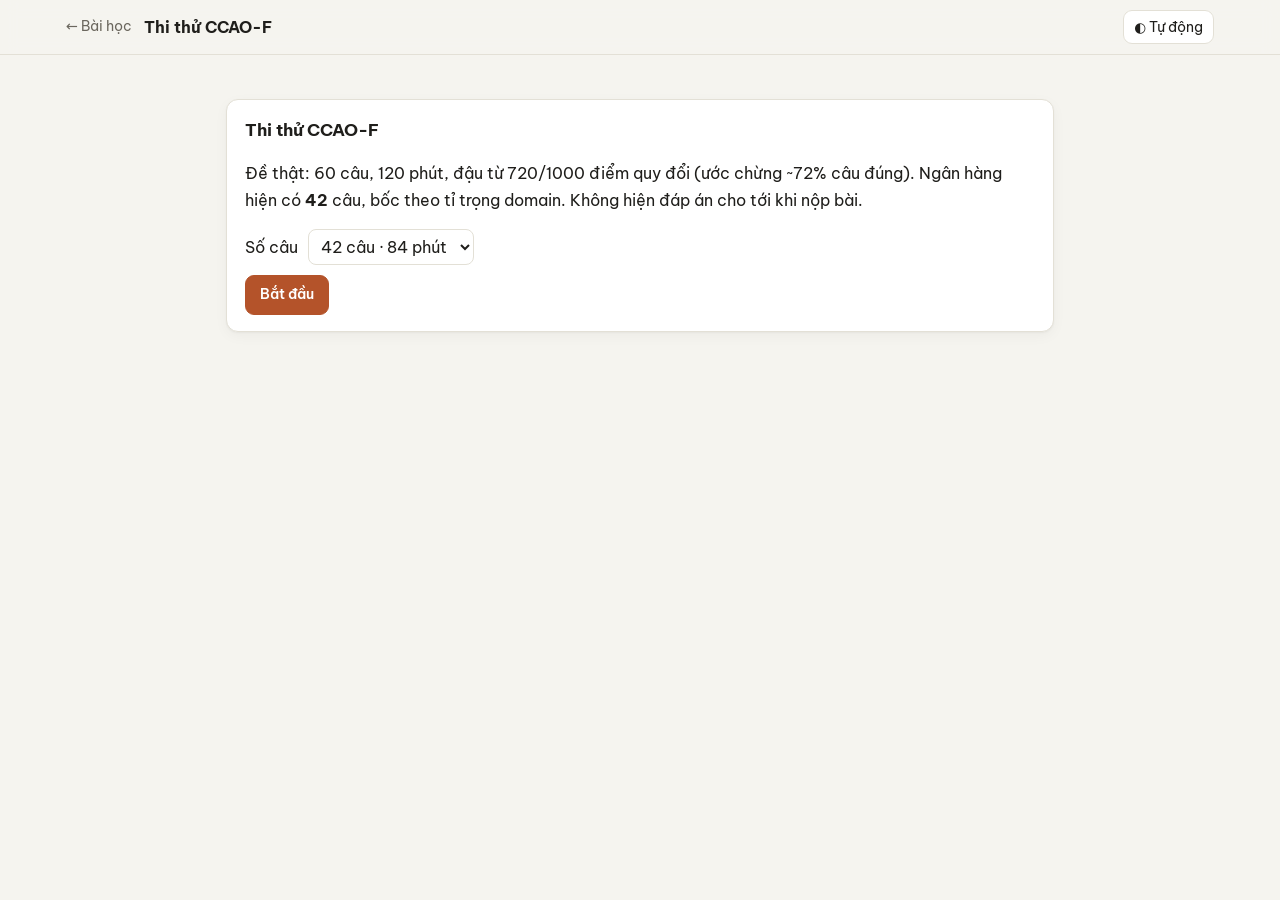
==== ccao-f/exam.html @ 5c90e060 "Trang ôn chứng chỉ Claude: CCAR-F và CCAO-F Bài học theo domain, cheatsheet, quiz cuối domain và đề " ====
<!DOCTYPE html>
<html lang="vi">
<head>
<meta charset="utf-8">
<meta name="viewport" content="width=device-width, initial-scale=1">
<title>Thi thử CCAO-F</title>
<link rel="preconnect" href="https://fonts.googleapis.com">
<link rel="preconnect" href="https://fonts.gstatic.com" crossorigin>
<link href="https://fonts.googleapis.com/css2?family=Be+Vietnam+Pro:wght@400;500;600;700&display=swap" rel="stylesheet">
<link rel="stylesheet" href="../assets/site.css">
</head>
<body>
<header class="topbar"><div class="in">
  <a class="home" href="notes.html">← Bài học</a>
  <span class="t" id="bar-title">Thi thử CCAO-F</span>
  <span class="timer" id="timer" hidden></span>
  <button class="iconbtn" type="button" data-theme-toggle>◐ Tự động</button>
</div></header>
<main class="exam" id="exam"></main>
<script src="../assets/common.js"></script>
<script src="data.js"></script>
<script src="../assets/exam.js"></script>
</body>
</html>
---- assets/site.css ----
:root{
  --bg:#F5F4EF; --surface:#FFFFFF; --surface-2:#FAF9F5; --ink:#1F1E1B; --muted:#6B675E; --line:#E3E0D6;
  --accent:#B4532A; --accent-ink:#FFFFFF; --accent-soft:#F6E6DC;
  --ok:#2E7D4F; --ok-soft:#E1F1E7; --bad:#B3261E; --bad-soft:#F9E3E1; --warn:#8A5A00; --warn-soft:#FBF0D9;
  --info:#2F5DA8; --info-soft:#E3EBF8;
  --radius:12px; --shadow:0 1px 2px rgba(0,0,0,.04),0 4px 14px rgba(0,0,0,.04);
  --mono:ui-monospace,SFMono-Regular,Menlo,Consolas,monospace;
  color-scheme:light;
}
@media (prefers-color-scheme:dark){
  :root:not([data-theme="light"]){
    --bg:#161513; --surface:#1F1E1B; --surface-2:#252420; --ink:#ECEAE3; --muted:#A29D91; --line:#35332E;
    --accent:#E58A5E; --accent-ink:#1A1410; --accent-soft:#3A271D;
    --ok:#5CC488; --ok-soft:#183325; --bad:#F08A80; --bad-soft:#3A1E1B; --warn:#E8B85A; --warn-soft:#3A2E14;
    --info:#8DB0EE; --info-soft:#1D2A42;
    --shadow:none; color-scheme:dark;
  }
}
:root[data-theme="dark"]{
  --bg:#161513; --surface:#1F1E1B; --surface-2:#252420; --ink:#ECEAE3; --muted:#A29D91; --line:#35332E;
  --accent:#E58A5E; --accent-ink:#1A1410; --accent-soft:#3A271D;
  --ok:#5CC488; --ok-soft:#183325; --bad:#F08A80; --bad-soft:#3A1E1B; --warn:#E8B85A; --warn-soft:#3A2E14;
  --info:#8DB0EE; --info-soft:#1D2A42;
  --shadow:none; color-scheme:dark;
}

*,*::before,*::after{box-sizing:border-box}
html{scroll-behavior:smooth;scroll-padding-top:72px}
body{margin:0;background:var(--bg);color:var(--ink);font:16px/1.65 "Be Vietnam Pro",system-ui,-apple-system,"Segoe UI",Roboto,sans-serif;-webkit-font-smoothing:antialiased}
a{color:var(--accent)}
code{font-family:var(--mono);font-size:.88em;background:var(--surface-2);border:1px solid var(--line);border-radius:5px;padding:1px 5px}
pre{font-family:var(--mono);font-size:.84rem;line-height:1.55;background:var(--surface-2);border:1px solid var(--line);border-radius:10px;padding:12px 14px;overflow-x:auto}
pre code{background:none;border:0;padding:0;font-size:inherit}
table{border-collapse:collapse;width:100%;font-size:.92rem;margin:10px 0}
th,td{border:1px solid var(--line);padding:7px 10px;text-align:left;vertical-align:top}
th{background:var(--surface-2);font-weight:600}
.tablewrap{overflow-x:auto}
blockquote{margin:12px 0;padding:4px 14px;border-left:3px solid var(--line);color:var(--muted)}
button{font:inherit;color:inherit;cursor:pointer}
:focus-visible{outline:2px solid var(--accent);outline-offset:2px}

/* ---- top bar ---- */
.topbar{position:sticky;top:0;z-index:20;background:color-mix(in srgb,var(--bg) 88%,transparent);backdrop-filter:blur(8px);border-bottom:1px solid var(--line)}
.topbar .in{max-width:1180px;margin:0 auto;padding:10px 16px;display:flex;align-items:center;gap:12px}
.topbar a.home{text-decoration:none;color:var(--muted);font-size:.9rem;white-space:nowrap}
.topbar .t{font-weight:700;flex:1;min-width:0;white-space:nowrap;overflow:hidden;text-overflow:ellipsis}
.pbar{height:6px;border-radius:99px;background:var(--line);overflow:hidden;min-width:60px}
.pbar i{display:block;height:100%;width:0;background:var(--ok);transition:width .3s}
.topbar .prog{display:flex;align-items:center;gap:8px;font-size:.82rem;color:var(--muted);white-space:nowrap}
.topbar .prog .pbar{width:110px}
.iconbtn{border:1px solid var(--line);background:var(--surface);border-radius:9px;padding:5px 10px;font-size:.85rem}
.iconbtn:hover{border-color:var(--accent)}

/* ---- index ---- */
.wrap{max-width:1000px;margin:0 auto;padding:36px 16px 56px}
.hero h1{font-size:1.9rem;line-height:1.25;margin:0 0 6px;letter-spacing:-.01em}
.hero p{margin:0;color:var(--muted);max-width:640px}
.grid{display:grid;grid-template-columns:repeat(auto-fit,minmax(290px,1fr));gap:16px;margin-top:28px}
.card{background:var(--surface);border:1px solid var(--line);border-radius:16px;padding:20px;display:flex;flex-direction:column;box-shadow:var(--shadow)}
.chip{display:inline-block;align-self:flex-start;font-size:.74rem;font-weight:700;letter-spacing:.05em;color:var(--accent);background:var(--accent-soft);border-radius:6px;padding:2px 8px}
.card h2{font-size:1.12rem;line-height:1.35;margin:10px 0 6px}
.card .meta{font-size:.86rem;color:var(--muted);margin:0}
.badge{display:inline-block;align-self:flex-start;font-size:.78rem;font-weight:600;border-radius:6px;padding:2px 8px;margin-top:8px}
.badge.warn{color:var(--warn);background:var(--warn-soft)}
.badge.ok{color:var(--ok);background:var(--ok-soft)}
.badge.mute{color:var(--muted);background:var(--surface-2);border:1px solid var(--line)}
.cardprog{margin-top:14px;font-size:.82rem;color:var(--muted)}
.cardprog .pbar{margin-top:5px}
.links{list-style:none;padding:0;margin:14px 0 0;display:flex;flex-direction:column;gap:8px}
.links a{display:block;text-decoration:none;color:var(--ink);border:1px solid var(--line);border-radius:11px;padding:10px 12px;background:var(--surface)}
.links a:hover,.links a:focus-visible{border-color:var(--accent);background:var(--accent-soft);outline:none}
.links b{display:block;font-weight:600}
.links small{display:block;color:var(--muted);font-size:.8rem;line-height:1.45}
.soon{margin-top:14px;font-size:.86rem;color:var(--muted);border:1px dashed var(--line);border-radius:11px;padding:10px 12px}
footer{margin-top:32px;font-size:.8rem;color:var(--muted)}

/* ---- notes layout ---- */
.layout{max-width:1180px;margin:0 auto;padding:0 16px;display:grid;grid-template-columns:270px minmax(0,1fr);gap:28px}
.side{position:sticky;top:58px;align-self:start;max-height:calc(100vh - 58px);overflow-y:auto;padding:18px 0 32px}
.side input{width:100%;font:inherit;font-size:.9rem;padding:8px 10px;border:1px solid var(--line);border-radius:9px;background:var(--surface);color:var(--ink)}
.toc{list-style:none;margin:12px 0 0;padding:0;font-size:.88rem}
.toc>li{margin-bottom:10px}
.toc .dn{display:flex;justify-content:space-between;gap:6px;font-weight:600;text-decoration:none;color:var(--ink);padding:3px 6px;border-radius:6px}
.toc .dn span{color:var(--muted);font-weight:500;font-size:.78rem;white-space:nowrap}
.toc ul{list-style:none;margin:2px 0 0;padding:0}
.toc ul a{display:flex;gap:7px;align-items:flex-start;text-decoration:none;color:var(--muted);padding:3px 6px;border-radius:6px;line-height:1.4}
.toc ul a:hover,.toc .dn:hover{background:var(--surface-2);color:var(--ink)}
.toc ul a.done{color:var(--ok)}
.toc ul a .m{flex:none;width:14px;height:14px;margin-top:2px;border:1.5px solid currentColor;border-radius:4px;display:grid;place-items:center;font-size:10px;line-height:1}
.toc ul a.done .m{background:var(--ok);border-color:var(--ok);color:var(--accent-ink)}
.toc ul a.done .m::after{content:"✓"}
.toc .extra a{font-style:italic}
.main{padding:24px 0 80px;min-width:0}
.sidetoggle{display:none}

.intro{background:var(--surface);border:1px solid var(--line);border-radius:var(--radius);padding:18px 20px;box-shadow:var(--shadow)}
.intro h1{font-size:1.6rem;line-height:1.3;margin:0 0 8px}
.domain{margin-top:44px}
.dhead{border-bottom:2px solid var(--ink);padding-bottom:10px;margin-bottom:14px}
.dhead h2{margin:0;font-size:1.4rem;line-height:1.3}
.dhead .sub{display:flex;flex-wrap:wrap;align-items:center;gap:10px;margin-top:6px;font-size:.86rem;color:var(--muted)}
.dhead .sub .pbar{width:120px}
.dintro{color:var(--ink)}
.lesson{background:var(--surface);border:1px solid var(--line);border-radius:var(--radius);margin-top:16px;box-shadow:var(--shadow)}
.lesson>summary{list-style:none;cursor:pointer;padding:14px 18px;display:flex;align-items:center;gap:12px}
.lesson>summary::-webkit-details-marker{display:none}
.lesson>summary h3{margin:0;font-size:1.06rem;line-height:1.4;flex:1}
.lesson>summary .ts{font-size:.78rem;font-weight:700;color:var(--accent);background:var(--accent-soft);border-radius:6px;padding:1px 7px;white-space:nowrap}
.lesson>summary .min{font-size:.8rem;color:var(--muted);white-space:nowrap}
.lesson>summary .chev{color:var(--muted);transition:transform .2s}
.lesson[open]>summary .chev{transform:rotate(90deg)}
.lesson.done>summary h3::after{content:" ✓";color:var(--ok)}
.lbody{padding:0 18px 18px;border-top:1px solid var(--line)}
.lbody h4{margin:20px 0 6px;font-size:1rem}
.keys{background:var(--ok-soft);border-radius:10px;padding:12px 16px;margin-top:18px}
.keys b{display:block;margin-bottom:4px;color:var(--ok)}
.keys ul{margin:0;padding-left:20px}
.tip,.warn{border-radius:10px;padding:10px 14px;margin:14px 0}
.tip{background:var(--info-soft);border-left:3px solid var(--info)}
.tip::before{content:"Mẹo thi · ";font-weight:700;color:var(--info)}
.warn{background:var(--warn-soft);border-left:3px solid var(--warn)}
.warn::before{content:"Bẫy · ";font-weight:700;color:var(--warn)}
.srcs{font-size:.84rem;color:var(--muted);margin-top:14px}
.srcs a{word-break:break-word}
.lfoot{display:flex;justify-content:flex-end;margin-top:16px}
.donebtn{border:1px solid var(--line);background:var(--surface-2);border-radius:9px;padding:7px 14px;font-weight:600;font-size:.9rem}
.donebtn[aria-pressed="true"]{background:var(--ok);border-color:var(--ok);color:var(--accent-ink)}

.box{background:var(--surface);border:1px solid var(--line);border-radius:var(--radius);padding:16px 18px;margin-top:16px;box-shadow:var(--shadow)}
.box h3{margin:0 0 10px;font-size:1.05rem}

/* ---- quiz ---- */
.q{border-top:1px solid var(--line);padding:16px 0 4px}
.q:first-of-type{border-top:0;padding-top:4px}
.q .qt{font-weight:600;margin:0 0 10px}
.q .qt .n{color:var(--muted);font-weight:500;margin-right:6px}
.opts{display:flex;flex-direction:column;gap:7px}
.opt{display:flex;gap:10px;align-items:flex-start;text-align:left;border:1px solid var(--line);background:var(--surface);border-radius:10px;padding:9px 12px;line-height:1.5;width:100%}
.opt:hover:not(:disabled){border-color:var(--accent)}
.opt .l{flex:none;width:24px;height:24px;border-radius:50%;border:1px solid var(--line);display:grid;place-items:center;font-size:.8rem;font-weight:700;color:var(--muted)}
.opt.sel{border-color:var(--accent);background:var(--accent-soft)}
.opt.sel .l{background:var(--accent);border-color:var(--accent);color:var(--accent-ink)}
.opt.right{border-color:var(--ok);background:var(--ok-soft)}
.opt.right .l{background:var(--ok);border-color:var(--ok);color:var(--accent-ink)}
.opt.wrong{border-color:var(--bad);background:var(--bad-soft)}
.opt.wrong .l{background:var(--bad);border-color:var(--bad);color:var(--accent-ink)}
.opt:disabled{cursor:default}
.qact{display:flex;gap:8px;align-items:center;margin-top:10px;flex-wrap:wrap}
.btn{border:1px solid var(--accent);background:var(--accent);color:var(--accent-ink);border-radius:9px;padding:7px 14px;font-weight:600;font-size:.9rem}
.btn:disabled{opacity:.45;cursor:default}
.btn.ghost{background:transparent;color:var(--accent)}
.verdict{font-weight:700;font-size:.9rem}
.verdict.ok{color:var(--ok)} .verdict.bad{color:var(--bad)}
.explain{margin-top:10px;background:var(--surface-2);border:1px solid var(--line);border-radius:10px;padding:10px 14px;font-size:.93rem}
.hint{font-size:.82rem;color:var(--muted)}

/* ---- exam ---- */
.exam{max-width:860px;margin:0 auto;padding:28px 16px 80px}
.examhead{display:flex;flex-wrap:wrap;gap:12px;align-items:center;justify-content:space-between}
.timer{font-family:var(--mono);font-size:1.15rem;font-weight:700;padding:4px 12px;border-radius:9px;background:var(--surface);border:1px solid var(--line)}
.timer.low{color:var(--bad);border-color:var(--bad)}
.navgrid{display:grid;grid-template-columns:repeat(auto-fill,minmax(36px,1fr));gap:6px;margin:16px 0}
.navgrid button{border:1px solid var(--line);background:var(--surface);border-radius:7px;padding:5px 0;font-size:.82rem;font-weight:600}
.navgrid button.ans{background:var(--accent-soft);border-color:var(--accent)}
.navgrid button.cur{outline:2px solid var(--ink);outline-offset:1px}
.navgrid button.flag{box-shadow:inset 0 -3px 0 var(--warn)}
.navgrid button.right{background:var(--ok-soft);border-color:var(--ok)}
.navgrid button.wrong{background:var(--bad-soft);border-color:var(--bad)}
.setup label{display:flex;gap:10px;align-items:center;margin:8px 0}
.setup select{font:inherit;padding:6px 8px;border-radius:8px;border:1px solid var(--line);background:var(--surface);color:var(--ink)}
.score{display:grid;grid-template-columns:repeat(auto-fit,minmax(150px,1fr));gap:12px;margin:14px 0}
.stat{background:var(--surface-2);border:1px solid var(--line);border-radius:12px;padding:12px 14px}
.stat .v{font-size:1.6rem;font-weight:700;line-height:1.2}
.stat .k{font-size:.8rem;color:var(--muted)}
.dombar{display:grid;grid-template-columns:minmax(0,1fr) 120px 52px;gap:10px;align-items:center;font-size:.88rem;margin:6px 0}
.dombar .pbar{height:8px}
.dombar .pbar i.lowv{background:var(--bad)}

@media (max-width:860px){
  .layout{grid-template-columns:1fr;gap:0}
  .side{position:fixed;inset:52px 0 0 0;max-height:none;z-index:15;background:var(--bg);padding:16px;display:none}
  .side.open{display:block}
  .sidetoggle{display:inline-block}
  .topbar .prog .pbar{width:60px}
  .dombar{grid-template-columns:minmax(0,1fr) 70px 46px}
}
@media print{.topbar,.side,.donebtn,.qact{display:none!important}.layout{display:block}.lesson{break-inside:avoid}}
.iconbtn{white-space:nowrap}
@media (max-width:560px){
  .topbar .in{gap:8px}
  .topbar .prog .pbar{display:none}
  [data-theme-toggle]{font-size:0;padding:5px 9px}
  [data-theme-toggle]::first-letter{font-size:.95rem}
  .topbar a.home{font-size:0}
  .topbar a.home::before{content:"←";font-size:1rem}
}
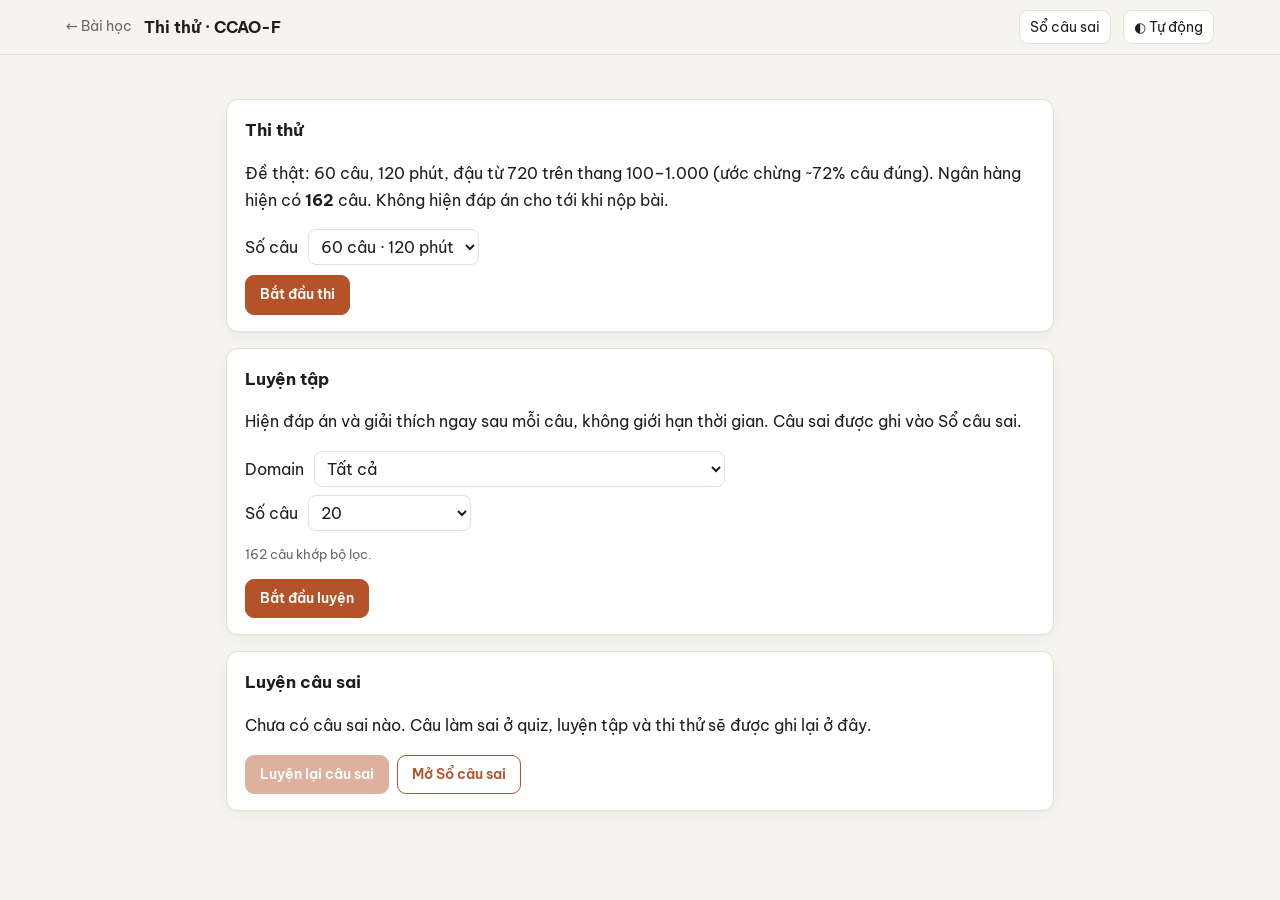
==== commit 54acda8c: "CCAR-F: Chiến lược thi, đề theo kịch bản, luyện tập và Sổ câu sai - Phần Chiến lược thi (7 bài): đề " ====
--- a/ccao-f/exam.html
+++ b/ccao-f/exam.html
@@ -14,6 +14,7 @@
   <a class="home" href="notes.html">← Bài học</a>
   <span class="t" id="bar-title">Thi thử CCAO-F</span>
   <span class="timer" id="timer" hidden></span>
+  <a class="iconbtn nb" href="wrong.html" style="text-decoration:none;color:inherit">Sổ câu sai</a>
   <button class="iconbtn" type="button" data-theme-toggle>◐ Tự động</button>
 </div></header>
 <main class="exam" id="exam"></main>
--- a/assets/site.css
+++ b/assets/site.css
@@ -194,3 +194,23 @@
   .topbar a.home{font-size:0}
   .topbar a.home::before{content:"←";font-size:1rem}
 }
+
+/* ---- task-statement tags, summaries, scenarios, notebook ---- */
+.tags{display:inline-flex;flex-wrap:wrap;gap:4px}
+.tag{font-size:.72rem;font-weight:600;color:var(--info);background:var(--info-soft);border-radius:5px;padding:1px 6px;white-space:nowrap}
+.lesson>summary .tags{flex:none}
+.summary{border-left:3px solid var(--ok)}
+.summary ul{margin:0;padding-left:20px}
+.guide .dhead{border-bottom-color:var(--accent)}
+.scenario{background:var(--accent-soft);border:1px solid var(--line);border-radius:10px;padding:8px 14px;margin:0 0 12px}
+.scenario>summary{cursor:pointer;font-weight:700;color:var(--accent)}
+.scenario p{margin:8px 0 2px;font-size:.93rem}
+.qmeta{margin-top:8px;font-size:.84rem;color:var(--muted)}
+.sclist{display:grid;grid-template-columns:repeat(auto-fit,minmax(240px,1fr));gap:2px 12px}
+.setup label{flex-wrap:wrap}
+.filters{display:flex;flex-wrap:wrap;gap:4px 16px}
+.wq{border-top:1px solid var(--line);padding-top:10px;margin-top:10px}
+.wq:first-of-type{border-top:0;margin-top:0;padding-top:0}
+.wq .q{border-top:0;padding-top:4px}
+@media (max-width:560px){.lesson>summary .tags{display:none}}
+@media (max-width:560px){.topbar .nb{display:none}}
